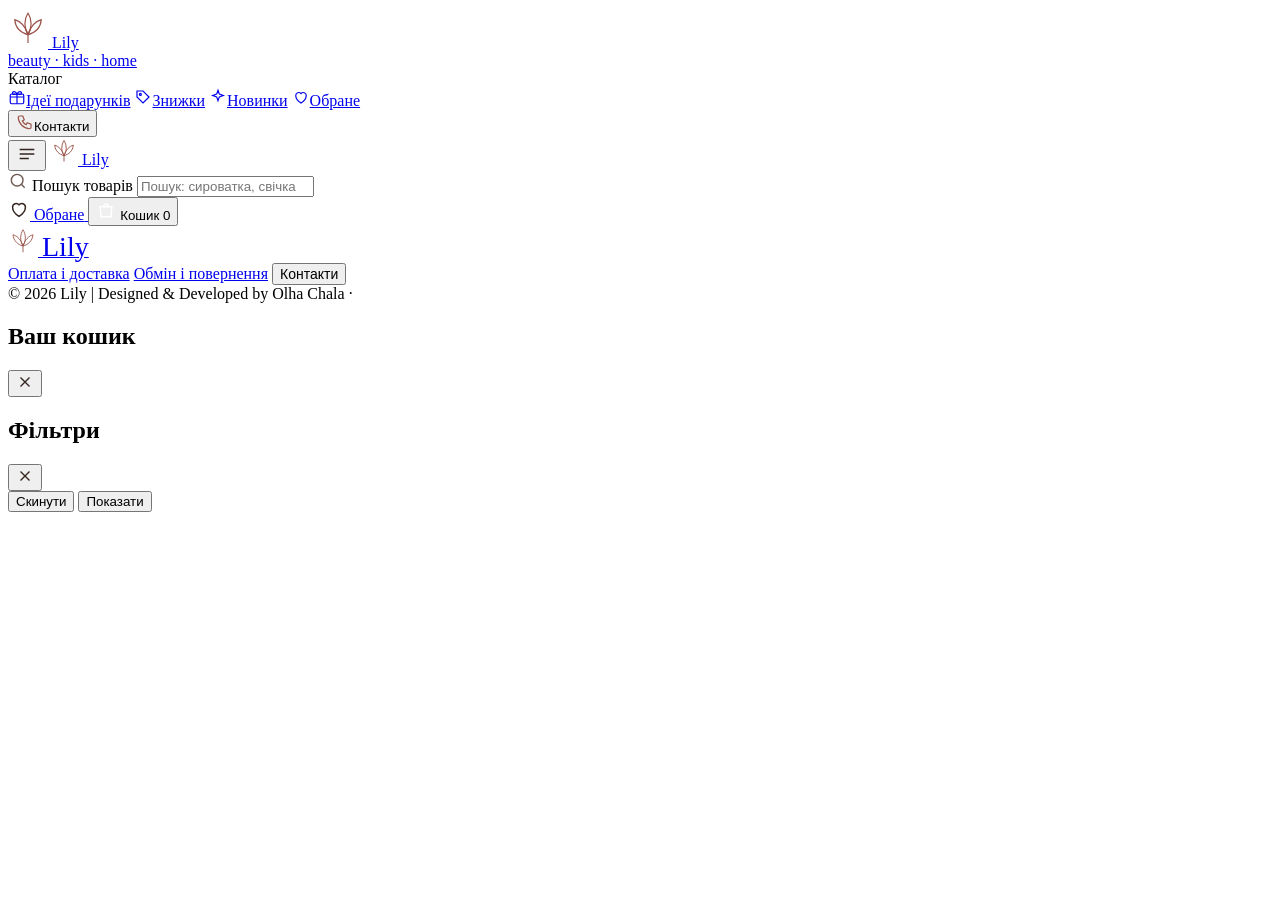
==== index.html @ ede0eca1 "Add files via upload" ====
<!doctype html>
<html lang="uk">
<head>
<meta charset="utf-8">
<meta name="viewport" content="width=device-width, initial-scale=1">
<title>Lily — косметика, іграшки, декор і світло для дому</title>
<meta name="description" content="Lily — доглядова і декоративна косметика, дитячі іграшки, декор та освітлення для дому. Доставка Новою Поштою та Укрпоштою по всій Україні.">
<meta property="og:title" content="Lily — маленькі радості для вас і вашого дому">
<meta property="og:description" content="Косметика, дитячі іграшки, декор і світло для дому. Доставка по Україні.">
<meta property="og:type" content="website">
<meta name="theme-color" content="#F7EFE6">
<link rel="icon" href="assets/favicon.svg" type="image/svg+xml">
<link rel="preconnect" href="https://fonts.googleapis.com">
<link rel="preconnect" href="https://fonts.gstatic.com" crossorigin>
<link rel="stylesheet" href="https://fonts.googleapis.com/css2?family=Cormorant+Garamond:ital,wght@0,500;0,600;1,500;1,600&family=Manrope:wght@400;500;600;700&display=swap">
<link rel="stylesheet" href="assets/style.css">
</head>
<body>
<div class="demo-note" id="demoNote" hidden>Демо-режим: показано приклади товарів. Після підключення Google Таблиці тут будуть ваші товари.</div>
<div class="topstrip" id="announce" hidden></div>

<div class="layout">
  <aside class="sidebar" id="sidebar" aria-label="Меню магазину">
    <div class="sidebar-scroll">
      <a href="#/" class="logo" data-close>
        <svg width="40" height="40" viewBox="0 0 48 48" fill="none" stroke="#9A5249" stroke-width="1.4" stroke-linejoin="round" aria-hidden="true"><path d="M24 6C29 14 29 24 24 32C19 24 19 14 24 6Z"/><path d="M24 32C16 30 9 24 8 14C15 16 21 22 24 32Z"/><path d="M24 32C32 30 39 24 40 14C33 16 27 22 24 32Z"/><path d="M24 32V42"/></svg>
        <span><span class="logo-word">Lily</span><br><span class="logo-tag">beauty · kids · home</span></span>
      </a>
      <nav aria-label="Каталог">
        <div class="nav-label">Каталог</div>
        <div class="catnav" id="catnav"></div>
        <div class="nav-sep"></div>
        <a class="nav-extra accent" href="#/gifts" data-close>
          <svg width="18" height="18" viewBox="0 0 24 24" fill="none" stroke="currentColor" stroke-width="1.6" aria-hidden="true"><rect x="3" y="8" width="18" height="13" rx="2"/><path d="M12 8v13M3 12h18"/><path d="M12 8c-2-4-6-4-6-1s4 1 6 1c2 0 6 2 6-1s-4-3-6 1z"/></svg>Ідеї подарунків</a>
        <a class="nav-extra" href="#/sale" data-close>
          <svg width="18" height="18" viewBox="0 0 24 24" fill="none" stroke="currentColor" stroke-width="1.6" aria-hidden="true"><path d="M20 12l-8 8-8-8V4h8z"/><circle cx="8.5" cy="8.5" r="1.3"/></svg>Знижки</a>
        <a class="nav-extra" href="#/new" data-close>
          <svg width="18" height="18" viewBox="0 0 24 24" fill="none" stroke="currentColor" stroke-width="1.6" aria-hidden="true"><path d="M12 3l1.8 5.2L19 10l-5.2 1.8L12 17l-1.8-5.2L5 10l5.2-1.8z"/></svg>Новинки</a>
        <a class="nav-extra" href="#/fav" data-close>
          <svg width="18" height="18" viewBox="0 0 24 24" fill="none" stroke="currentColor" stroke-width="1.6" aria-hidden="true"><path d="M12 20s-7-4.4-7-10a4 4 0 0 1 7-2.6A4 4 0 0 1 19 10c0 5.6-7 10-7 10z"/></svg>Обране</a>
      </nav>
    </div>
    <div class="contact-card">
      <button type="button" class="contact-btn" data-open-contacts>
        <svg width="18" height="18" viewBox="0 0 24 24" fill="none" stroke="#9A5249" stroke-width="1.6" aria-hidden="true"><path d="M5 4h4l2 5-2.5 1.5a11 11 0 0 0 5 5L15 13l5 2v4a2 2 0 0 1-2 2A16 16 0 0 1 3 6a2 2 0 0 1 2-2z"/></svg>Контакти</button>
      <a class="contact-phone" data-phone></a>
      <span class="contact-name" data-contact-name></span>
      <div class="messengers" data-messengers></div>
    </div>
  </aside>

  <div class="main">
    <header class="topbar">
      <button type="button" class="icon-btn plain burger" id="burger" aria-label="Відкрити меню">
        <svg width="22" height="22" viewBox="0 0 24 24" fill="none" stroke="#33241F" stroke-width="1.7" aria-hidden="true"><path d="M4 7h16M4 12h16M4 17h10"/></svg>
      </button>
      <a href="#/" class="logo logo-mobile" aria-label="Lily — на головну">
        <svg width="28" height="28" viewBox="0 0 48 48" fill="none" stroke="#9A5249" stroke-width="1.6" stroke-linejoin="round" aria-hidden="true"><path d="M24 6C29 14 29 24 24 32C19 24 19 14 24 6Z"/><path d="M24 32C16 30 9 24 8 14C15 16 21 22 24 32Z"/><path d="M24 32C32 30 39 24 40 14C33 16 27 22 24 32Z"/><path d="M24 32V42"/></svg>
        <span class="logo-word">Lily</span>
      </a>
      <form class="search" id="searchForm" role="search">
        <svg width="20" height="20" viewBox="0 0 24 24" fill="none" stroke="#6F5A52" stroke-width="1.7" aria-hidden="true"><circle cx="11" cy="11" r="7"/><path d="M20 20l-4-4"/></svg>
        <label for="q" class="sr-only">Пошук товарів</label>
        <input id="q" type="search" autocomplete="off" placeholder="Пошук: сироватка, свічка, нічник, ведмедик…">
        <button type="button" class="icon-btn plain" id="qClear" aria-label="Очистити пошук" hidden>
          <svg width="16" height="16" viewBox="0 0 24 24" fill="none" stroke="#6F5A52" stroke-width="2" aria-hidden="true"><path d="M6 6l12 12M18 6L6 18"/></svg>
        </button>
      </form>
      <a href="#/fav" class="top-link" aria-label="Обране">
        <svg width="22" height="22" viewBox="0 0 24 24" fill="none" stroke="#33241F" stroke-width="1.6" aria-hidden="true"><path d="M12 20s-7-4.4-7-10a4 4 0 0 1 7-2.6A4 4 0 0 1 19 10c0 5.6-7 10-7 10z"/></svg>
        <span class="lbl">Обране</span> <span class="count" id="favCount" hidden>0</span>
      </a>
      <button type="button" class="btn cart-btn" id="cartBtn" aria-label="Кошик">
        <svg width="20" height="20" viewBox="0 0 24 24" fill="none" stroke="#fff" stroke-width="1.7" aria-hidden="true"><path d="M5 8h14l-1 12H6z"/><path d="M9 8a3 3 0 0 1 6 0"/></svg>
        <span class="lbl">Кошик</span> <span class="count" id="cartCount">0</span>
      </button>
    </header>

    <main id="view" tabindex="-1"><div class="loading"><div class="spinner" role="status" aria-label="Завантаження"></div></div></main>

    <footer class="site-footer">
      <div class="foot-top">
        <a href="#/" class="logo">
          <svg width="30" height="30" viewBox="0 0 48 48" fill="none" stroke="#9A5249" stroke-width="1.4" stroke-linejoin="round" aria-hidden="true"><path d="M24 6C29 14 29 24 24 32C19 24 19 14 24 6Z"/><path d="M24 32C16 30 9 24 8 14C15 16 21 22 24 32Z"/><path d="M24 32C32 30 39 24 40 14C33 16 27 22 24 32Z"/><path d="M24 32V42"/></svg>
          <span class="logo-word" style="font-size:28px">Lily</span>
        </a>
        <nav class="foot-links" aria-label="Інформація">
          <a href="#/info/delivery">Оплата і доставка</a>
          <a href="#/info/returns">Обмін і повернення</a>
          <button type="button" class="contact-btn" style="text-transform:none;letter-spacing:0;font-weight:400;font-size:14px" data-open-contacts>Контакти</button>
          <a href="#" data-instagram hidden>Instagram</a>
        </nav>
      </div>
      <div class="foot-bottom">
        <span>© 2026 Lily | Designed &amp; Developed by Olha Chala</span>
        <span><span data-phone-text></span> · <span data-contact-name></span></span>
      </div>
    </footer>
  </div>
</div>

<button type="button" class="mobile-cart" id="mobileCart" hidden><span id="mobileCartLabel">Кошик</span><span id="mobileCartSum"></span></button>

<div class="overlay" id="overlay"></div>

<aside class="drawer" id="cart" aria-label="Кошик" aria-hidden="true">
  <div class="drawer-head">
    <h2>Ваш кошик</h2>
    <button type="button" class="icon-btn" data-close-drawer aria-label="Закрити кошик">
      <svg width="18" height="18" viewBox="0 0 24 24" fill="none" stroke="#33241F" stroke-width="1.8" aria-hidden="true"><path d="M6 6l12 12M18 6L6 18"/></svg>
    </button>
  </div>
  <div class="drawer-body" id="cartBody"></div>
  <div class="drawer-foot" id="cartFoot"></div>
</aside>

<aside class="drawer" id="filters" aria-label="Фільтри" aria-hidden="true">
  <div class="drawer-head">
    <h2>Фільтри</h2>
    <button type="button" class="icon-btn" data-close-drawer aria-label="Закрити фільтри">
      <svg width="18" height="18" viewBox="0 0 24 24" fill="none" stroke="#33241F" stroke-width="1.8" aria-hidden="true"><path d="M6 6l12 12M18 6L6 18"/></svg>
    </button>
  </div>
  <div class="drawer-body" id="filterBody"></div>
  <div class="drawer-foot" style="flex-direction:row">
    <button type="button" class="btn btn-soft" id="fReset" style="flex:1">Скинути</button>
    <button type="button" class="btn" id="fApply" style="flex:2">Показати</button>
  </div>
</aside>

<div class="modal" id="modal" hidden role="dialog" aria-modal="true" aria-labelledby="modalTitle">
  <div class="modal-box" id="modalBox"></div>
</div>

<div class="toast" id="toast" role="status" aria-live="polite"></div>

<script src="assets/config.js"></script>
<script src="assets/api.js"></script>
<script src="assets/app.js"></script>
</body>
</html>
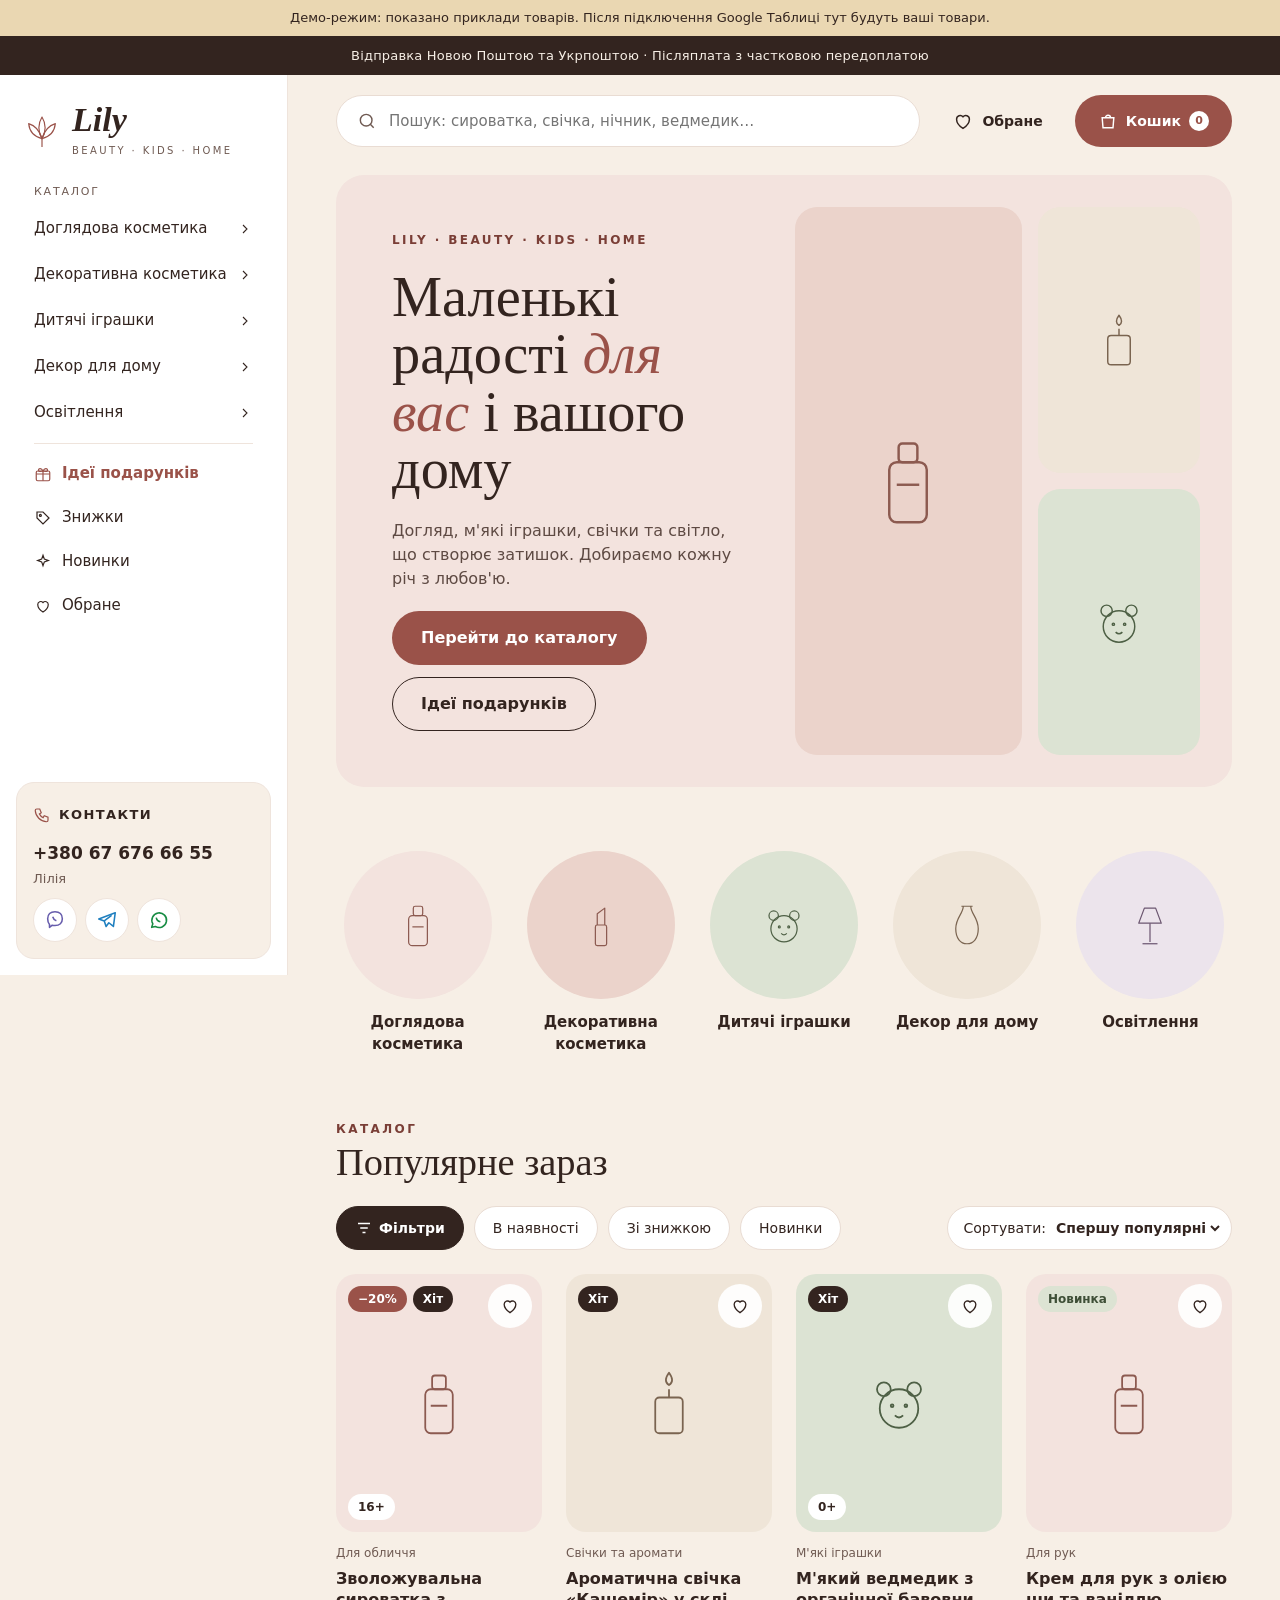
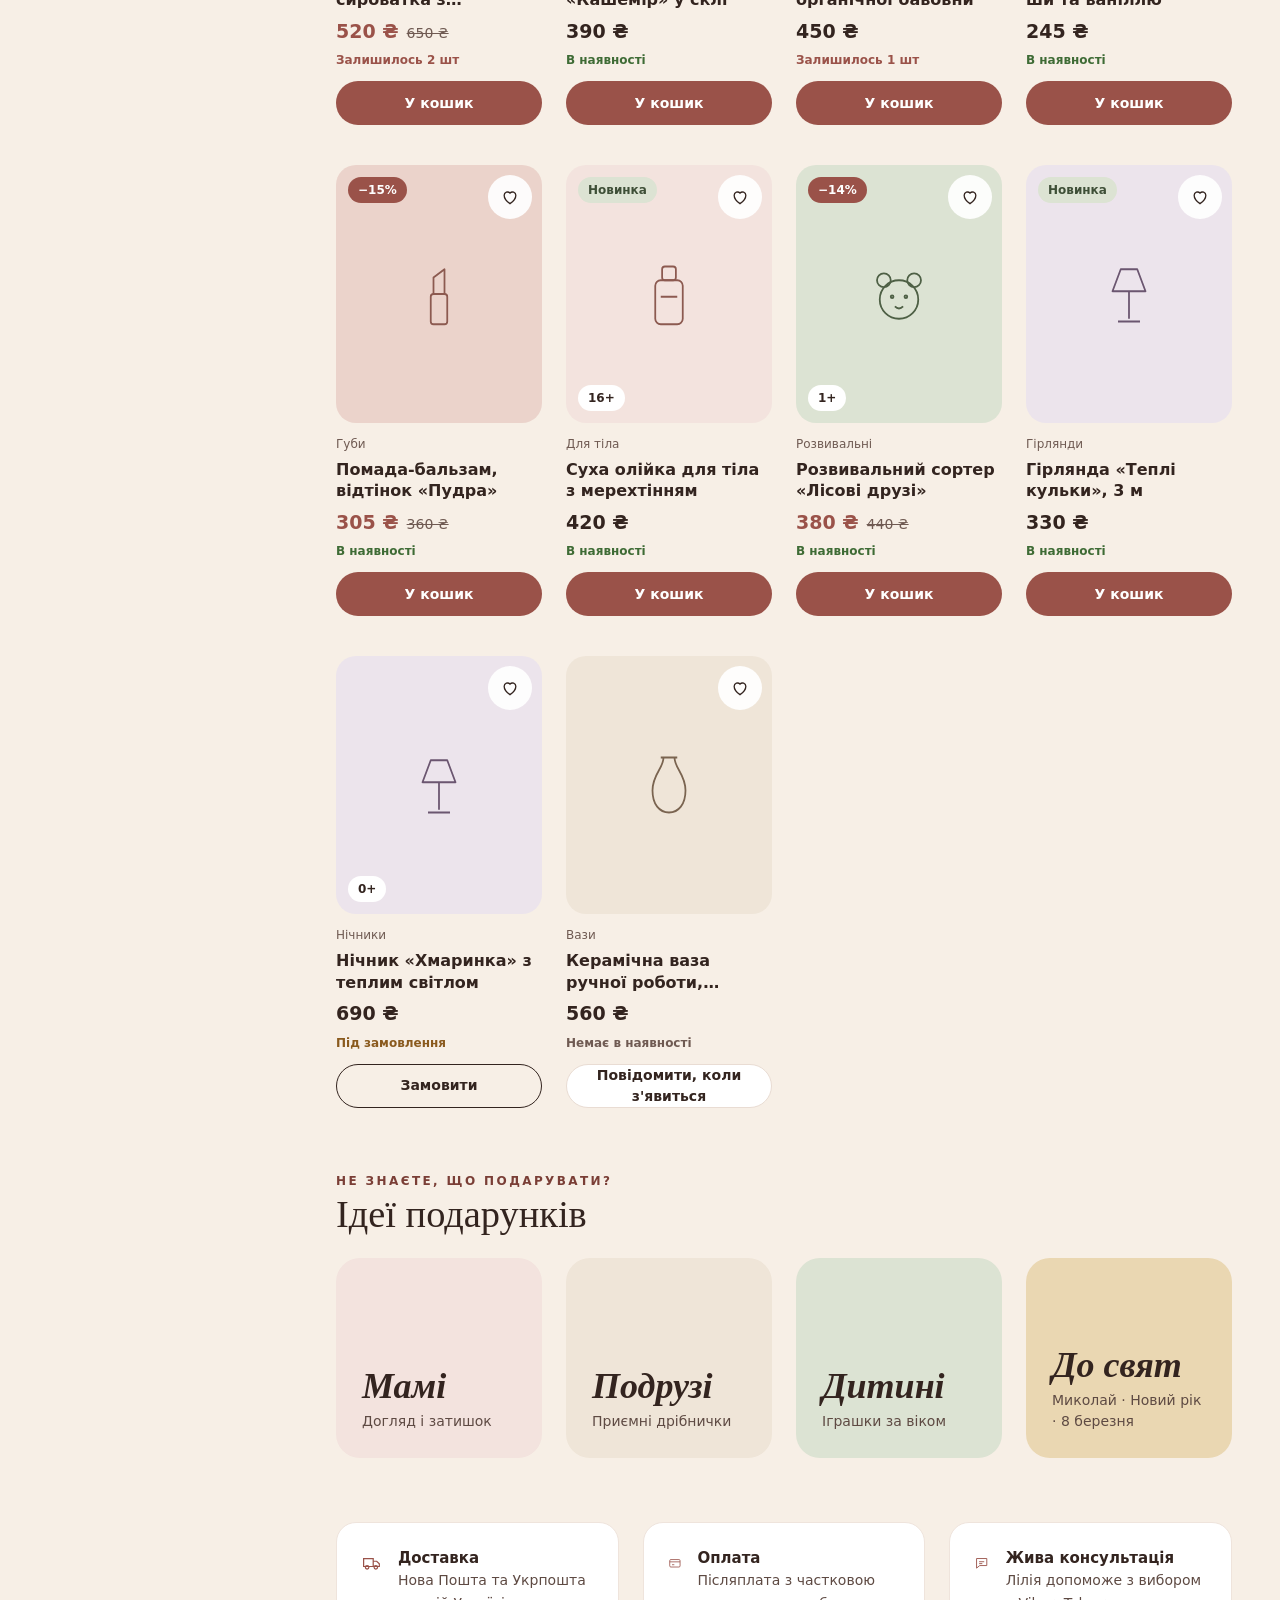
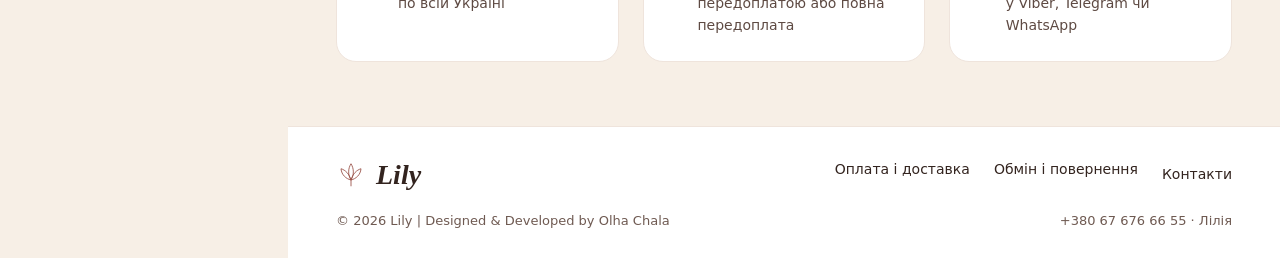
==== commit d81df9a8: "Rename index (4).html to index.html" ====
--- a/index.html
+++ b/index.html
@@ -9,11 +9,11 @@
 <meta property="og:description" content="Косметика, дитячі іграшки, декор і світло для дому. Доставка по Україні.">
 <meta property="og:type" content="website">
 <meta name="theme-color" content="#F7EFE6">
-<link rel="icon" href="assets/favicon.svg" type="image/svg+xml">
+<link rel="icon" href="favicon.svg" type="image/svg+xml">
 <link rel="preconnect" href="https://fonts.googleapis.com">
 <link rel="preconnect" href="https://fonts.gstatic.com" crossorigin>
 <link rel="stylesheet" href="https://fonts.googleapis.com/css2?family=Cormorant+Garamond:ital,wght@0,500;0,600;1,500;1,600&family=Manrope:wght@400;500;600;700&display=swap">
-<link rel="stylesheet" href="assets/style.css">
+<link rel="stylesheet" href="style.css">
 </head>
 <body>
 <div class="demo-note" id="demoNote" hidden>Демо-режим: показано приклади товарів. Після підключення Google Таблиці тут будуть ваші товари.</div>
@@ -134,8 +134,8 @@
 
 <div class="toast" id="toast" role="status" aria-live="polite"></div>
 
-<script src="assets/config.js"></script>
-<script src="assets/api.js"></script>
-<script src="assets/app.js"></script>
+<script src="config.js"></script>
+<script src="api.js"></script>
+<script src="app.js"></script>
 </body>
 </html>
--- a/style.css
+++ b/style.css
@@ -0,0 +1,362 @@
+/* Lily — стилі магазину */
+:root {
+  --bg: #F7EFE6;
+  --surface: #FFFFFF;
+  --powder: #F3E3DE;
+  --powder-2: #EBD3CB;
+  --powder-soft: #F6EAE5;
+  --beige: #EFE5D8;
+  --sage: #DCE3D3;
+  --lilac: #ECE4EC;
+  --champagne: #EAD7B2;
+  --accent: #9A5249;
+  --accent-dark: #7A3E36;
+  --ink: #33241F;
+  --ink-2: #5E4A43;
+  --muted: #6F5A52;
+  --line: #EFE4DC;
+  --line-2: #E9DCD3;
+  --ok: #3E6B35;
+  --ok-bg: #EEF2EA;
+  --warn: #8A5A1E;
+  --serif: 'Cormorant Garamond', Georgia, serif;
+  --sans: 'Manrope', system-ui, -apple-system, 'Segoe UI', sans-serif;
+  --r: 20px;
+  --side: 288px;
+}
+
+* { box-sizing: border-box; }
+html { -webkit-text-size-adjust: 100%; }
+body { margin: 0; background: var(--bg); color: var(--ink); font-family: var(--sans); font-size: 15px; line-height: 1.5; }
+a { color: var(--accent); }
+a:hover { color: var(--accent-dark); }
+img { max-width: 100%; display: block; }
+button, input, select, textarea { font: inherit; color: inherit; }
+button { cursor: pointer; }
+:focus-visible { outline: 2px solid var(--accent); outline-offset: 2px; }
+.sr-only { position: absolute; width: 1px; height: 1px; overflow: hidden; clip: rect(0 0 0 0); white-space: nowrap; }
+.serif { font-family: var(--serif); }
+[hidden] { display: none !important; }
+
+/* Кнопки */
+.btn { display: inline-flex; align-items: center; justify-content: center; gap: 8px; min-height: 44px; padding: 0 22px; border-radius: 999px; border: 1px solid transparent; background: var(--accent); color: #fff; font-weight: 600; font-size: 14px; text-decoration: none; transition: background .15s, transform .1s; }
+.btn:hover { background: var(--accent-dark); color: #fff; }
+.btn:active { transform: scale(.98); }
+.btn[disabled] { opacity: .6; cursor: default; }
+.btn-outline { background: transparent; border-color: var(--ink); color: var(--ink); }
+.btn-outline:hover { background: var(--ink); color: #fff; }
+.btn-soft { background: var(--surface); border-color: var(--line-2); color: var(--ink); }
+.btn-soft:hover { background: var(--powder-soft); color: var(--ink); }
+.btn-lg { min-height: 54px; font-size: 16px; padding: 0 28px; }
+.btn-block { width: 100%; }
+.icon-btn { width: 44px; height: 44px; border-radius: 50%; border: 1px solid var(--line-2); background: var(--surface); display: inline-flex; align-items: center; justify-content: center; padding: 0; flex-shrink: 0; }
+.icon-btn:hover { background: var(--powder-soft); }
+.icon-btn.plain { border-color: transparent; background: transparent; }
+
+/* Верхня смужка */
+.topstrip { background: var(--ink); color: #F7EFE6; font-size: 13px; text-align: center; padding: 10px 16px; letter-spacing: .2px; }
+
+/* Каркас */
+.layout { display: flex; min-height: 100vh; }
+.sidebar { width: var(--side); flex-shrink: 0; background: var(--surface); border-right: 1px solid var(--line); position: sticky; top: 0; height: 100vh; display: flex; flex-direction: column; }
+.sidebar-scroll { flex: 1; overflow-y: auto; padding: 28px 22px 16px; display: flex; flex-direction: column; gap: 24px; }
+.main { flex: 1; min-width: 0; display: flex; flex-direction: column; }
+
+.logo { display: flex; align-items: center; gap: 10px; text-decoration: none; color: var(--ink); }
+.logo:hover { color: var(--ink); }
+.logo-word { font-family: var(--serif); font-style: italic; font-weight: 600; font-size: 34px; line-height: 1; }
+.logo-tag { font-size: 10px; letter-spacing: 2.4px; text-transform: uppercase; color: var(--muted); }
+
+/* Меню категорій */
+.nav-label { font-size: 11px; letter-spacing: 1.8px; text-transform: uppercase; color: var(--muted); padding: 0 12px 6px; }
+.catnav { display: flex; flex-direction: column; gap: 2px; }
+.cat-link { display: flex; align-items: center; justify-content: space-between; gap: 8px; min-height: 44px; padding: 6px 12px; border-radius: 12px; color: var(--ink); text-decoration: none; font-size: 15px; background: none; border: 0; width: 100%; text-align: left; }
+.cat-link:hover { background: var(--powder-soft); color: var(--ink); }
+.cat-link.active { background: var(--powder-soft); font-weight: 700; }
+.cat-link svg { flex-shrink: 0; transition: transform .2s; }
+.cat-link.open svg { transform: rotate(90deg); }
+.subnav { display: flex; flex-direction: column; margin: 2px 0 6px 22px; padding-left: 12px; border-left: 1px solid var(--powder-2); }
+.sub-link { min-height: 38px; display: flex; align-items: center; padding: 0 12px; color: var(--ink); text-decoration: none; font-size: 14px; border-radius: 10px; }
+.sub-link:hover { color: var(--accent); }
+.sub-link.active { color: var(--accent); font-weight: 700; }
+.nav-sep { height: 1px; background: var(--line); margin: 8px 12px; }
+.nav-extra { display: flex; align-items: center; gap: 10px; min-height: 44px; padding: 0 12px; border-radius: 12px; text-decoration: none; color: var(--ink); font-size: 15px; }
+.nav-extra:hover { background: var(--powder-soft); color: var(--ink); }
+.nav-extra.accent { color: var(--accent); font-weight: 600; }
+
+/* Контакти внизу зліва */
+.contact-card { margin: 0 16px 16px; padding: 16px; border-radius: 18px; background: var(--bg); border: 1px solid var(--line); display: flex; flex-direction: column; gap: 10px; }
+.contact-btn { display: inline-flex; align-items: center; gap: 8px; background: none; border: 0; padding: 0; font-weight: 700; font-size: 13px; letter-spacing: 1.4px; text-transform: uppercase; color: var(--ink); min-height: 32px; }
+.contact-phone { font-size: 17px; font-weight: 700; color: var(--ink); text-decoration: none; }
+.contact-name { font-size: 13px; color: var(--muted); margin-top: -8px; }
+.messengers { display: flex; gap: 8px; flex-wrap: wrap; }
+.msg-btn { width: 44px; height: 44px; border-radius: 50%; background: var(--surface); border: 1px solid var(--line); display: inline-flex; align-items: center; justify-content: center; }
+.msg-btn:hover { background: var(--powder-soft); }
+
+/* Шапка */
+.topbar { display: flex; align-items: center; gap: 16px; padding: 20px 48px; position: sticky; top: 0; z-index: 20; background: rgba(247, 239, 230, .92); backdrop-filter: blur(8px); }
+.topbar .burger, .topbar .logo-mobile { display: none; }
+.search { flex: 1; min-width: 0; height: 52px; display: flex; align-items: center; gap: 10px; padding: 0 8px 0 20px; background: var(--surface); border: 1px solid var(--line-2); border-radius: 26px; }
+.search:focus-within { border-color: var(--accent); }
+.search input { flex: 1; min-width: 0; border: 0; outline: none; background: transparent; font-size: 15px; height: 100%; }
+.search input::-webkit-search-cancel-button { display: none; }
+.top-link { display: inline-flex; align-items: center; gap: 8px; min-height: 52px; padding: 0 16px; border-radius: 26px; color: var(--ink); text-decoration: none; font-weight: 600; font-size: 14px; background: none; border: 0; white-space: nowrap; }
+.top-link:hover { background: var(--surface); color: var(--ink); }
+.cart-btn { min-height: 52px; padding: 0 22px; }
+.count { display: inline-flex; min-width: 20px; height: 20px; padding: 0 6px; border-radius: 10px; align-items: center; justify-content: center; background: var(--accent); color: #fff; font-size: 11px; font-weight: 700; }
+.cart-btn .count { background: #fff; color: var(--accent); }
+
+#view { padding: 8px 48px 64px; flex: 1; }
+
+/* Головний банер */
+.hero { display: grid; grid-template-columns: minmax(0, 1.05fr) minmax(0, 1fr); border-radius: 28px; overflow: hidden; background: var(--powder); min-height: 420px; }
+.hero-text { padding: 56px; display: flex; flex-direction: column; justify-content: center; gap: 20px; }
+.eyebrow { font-size: 12px; letter-spacing: 2.4px; text-transform: uppercase; color: var(--accent-dark); font-weight: 600; }
+.hero h1 { margin: 0; font-family: var(--serif); font-weight: 500; font-size: clamp(40px, 4.4vw, 62px); line-height: 1.02; }
+.hero h1 em { color: var(--accent); }
+.hero p { margin: 0; font-size: 16px; color: var(--ink-2); max-width: 440px; }
+.hero-actions { display: flex; gap: 12px; flex-wrap: wrap; }
+.hero-art { display: grid; grid-template-columns: 1.4fr 1fr; grid-template-rows: 1fr 1fr; gap: 16px; padding: 32px 32px 32px 0; }
+.hero-art > div { border-radius: 22px; display: flex; align-items: center; justify-content: center; overflow: hidden; }
+.hero-art > div:first-child { grid-row: span 2; background: var(--powder-2); }
+.hero-art img { width: 100%; height: 100%; object-fit: cover; }
+
+/* Плитки категорій */
+.section { margin-top: 64px; }
+.section-head { display: flex; align-items: flex-end; justify-content: space-between; gap: 16px; margin-bottom: 24px; flex-wrap: wrap; }
+.section-head h2, .page-title { margin: 4px 0 0; font-family: var(--serif); font-weight: 500; font-size: clamp(32px, 3vw, 44px); line-height: 1.05; }
+.cat-tiles { display: grid; grid-template-columns: repeat(5, minmax(0, 1fr)); gap: 20px; }
+.cat-tile { display: flex; flex-direction: column; align-items: center; gap: 12px; text-decoration: none; color: var(--ink); font-weight: 600; text-align: center; }
+.cat-tile:hover { color: var(--accent); }
+.cat-tile .circle { width: 100%; max-width: 148px; aspect-ratio: 1; border-radius: 50%; display: flex; align-items: center; justify-content: center; transition: transform .2s; }
+.cat-tile:hover .circle { transform: translateY(-3px); }
+
+/* Панель фільтрів */
+.toolbar { display: flex; flex-wrap: wrap; gap: 10px; align-items: center; margin-bottom: 24px; }
+.chip { display: inline-flex; align-items: center; gap: 6px; min-height: 44px; padding: 0 18px; border-radius: 22px; border: 1px solid var(--line-2); background: var(--surface); font-size: 14px; color: var(--ink); }
+.chip:hover { border-color: var(--accent); }
+.chip.on { border-color: var(--accent); background: var(--powder-soft); color: var(--accent-dark); font-weight: 600; }
+.chip.dark { background: var(--ink); color: #fff; border-color: var(--ink); font-weight: 600; }
+.sort { display: inline-flex; align-items: center; gap: 6px; min-height: 44px; padding: 0 8px 0 16px; border-radius: 22px; border: 1px solid var(--line-2); background: var(--surface); font-size: 14px; margin-left: auto; }
+.sort select { border: 0; background: transparent; font-weight: 600; min-height: 42px; }
+.result-info { color: var(--muted); font-size: 14px; margin: -8px 0 20px; }
+
+/* Картки товарів */
+.grid { display: grid; grid-template-columns: repeat(4, minmax(0, 1fr)); column-gap: 24px; row-gap: 40px; }
+.card { display: flex; flex-direction: column; gap: 12px; min-width: 0; }
+.card-media { position: relative; aspect-ratio: 4 / 5; border-radius: var(--r); overflow: hidden; display: flex; align-items: center; justify-content: center; text-decoration: none; }
+.card-media img { width: 100%; height: 100%; object-fit: cover; transition: transform .4s; }
+.card:hover .card-media img { transform: scale(1.04); }
+.badges { position: absolute; top: 12px; left: 12px; display: flex; flex-wrap: wrap; gap: 6px; }
+.badge { height: 26px; display: inline-flex; align-items: center; padding: 0 10px; border-radius: 13px; font-size: 12px; font-weight: 700; background: var(--ink); color: #fff; }
+.badge.sale { background: var(--accent); }
+.badge.new { background: var(--sage); color: #3E4F37; }
+.badge.age { position: absolute; left: 12px; bottom: 12px; background: #fff; color: var(--ink); font-weight: 600; }
+.fav-btn { position: absolute; top: 10px; right: 10px; width: 44px; height: 44px; border-radius: 50%; border: 0; background: rgba(255, 255, 255, .92); display: flex; align-items: center; justify-content: center; }
+.fav-btn.on svg, .fav-inline.on svg { fill: var(--accent); stroke: var(--accent); }
+.fav-inline { width: 54px; height: 54px; }
+.card-cat { font-size: 12px; color: var(--muted); }
+.card-name { font-size: 16px; font-weight: 600; line-height: 1.35; color: var(--ink); text-decoration: none; display: -webkit-box; -webkit-line-clamp: 2; -webkit-box-orient: vertical; overflow: hidden; }
+.card-name:hover { color: var(--accent); }
+.price-row { display: flex; align-items: baseline; gap: 8px; flex-wrap: wrap; }
+.price { font-size: 19px; font-weight: 700; }
+.price.sale { color: var(--accent); }
+.old { font-size: 14px; color: var(--muted); }
+.stock { font-size: 12px; font-weight: 600; }
+.stock.ok { color: var(--ok); }
+.stock.low { color: var(--accent); }
+.stock.order { color: var(--warn); }
+.stock.none { color: var(--muted); }
+.card-info { display: flex; flex-direction: column; gap: 6px; flex: 1; }
+.card .btn { width: 100%; }
+
+.empty { text-align: center; padding: 64px 16px; color: var(--ink-2); }
+.empty h3 { font-family: var(--serif); font-weight: 500; font-size: 32px; margin: 0 0 8px; color: var(--ink); }
+
+/* Подарунки */
+.gift-tiles { display: grid; grid-template-columns: repeat(4, minmax(0, 1fr)); gap: 24px; }
+.gift-tile { min-height: 200px; padding: 26px; border-radius: 24px; display: flex; flex-direction: column; justify-content: flex-end; gap: 4px; text-decoration: none; color: var(--ink); transition: transform .2s; }
+.gift-tile:hover { transform: translateY(-3px); color: var(--ink); }
+.gift-tile b { font-family: var(--serif); font-style: italic; font-size: 36px; font-weight: 600; line-height: 1.1; }
+.gift-tile span { font-size: 14px; color: var(--ink-2); }
+
+.trust { display: grid; grid-template-columns: repeat(3, minmax(0, 1fr)); gap: 24px; }
+.trust > div { display: flex; gap: 16px; align-items: flex-start; padding: 24px; border-radius: var(--r); background: var(--surface); border: 1px solid var(--line); }
+.trust b { display: block; font-size: 15px; }
+.trust span { font-size: 14px; color: var(--ink-2); }
+
+/* Сторінка товару */
+.crumbs { display: flex; flex-wrap: wrap; gap: 8px; font-size: 13px; color: var(--muted); margin-bottom: 24px; }
+.crumbs a { color: var(--muted); text-decoration: none; }
+.crumbs a:hover { color: var(--accent); }
+.product { display: grid; grid-template-columns: minmax(0, 1.1fr) minmax(0, 1fr); gap: 48px; align-items: start; }
+.gallery { display: grid; grid-template-columns: 88px minmax(0, 1fr); gap: 16px; }
+.gallery.single { grid-template-columns: minmax(0, 1fr); }
+.thumbs { display: flex; flex-direction: column; gap: 12px; }
+.thumb { width: 88px; height: 106px; border-radius: 14px; border: 1px solid var(--line); overflow: hidden; padding: 0; background: var(--surface); display: flex; align-items: center; justify-content: center; }
+.thumb.on { border: 2px solid var(--accent); }
+.thumb img { width: 100%; height: 100%; object-fit: cover; }
+.main-photo { position: relative; aspect-ratio: 4 / 5; border-radius: 24px; overflow: hidden; display: flex; align-items: center; justify-content: center; }
+.main-photo img { width: 100%; height: 100%; object-fit: cover; }
+.pinfo { display: flex; flex-direction: column; gap: 20px; }
+.pinfo .meta { font-size: 13px; letter-spacing: 1.6px; text-transform: uppercase; color: var(--muted); }
+.pinfo h1 { margin: 0; font-family: var(--serif); font-weight: 500; font-size: clamp(30px, 3vw, 42px); line-height: 1.1; }
+.pinfo .price { font-size: 32px; }
+.save { font-size: 13px; font-weight: 600; color: var(--accent-dark); }
+.avail { display: flex; align-items: center; gap: 10px; padding: 14px 16px; border-radius: 14px; background: var(--ok-bg); font-weight: 600; font-size: 14px; color: #2F5228; }
+.avail .dot { width: 10px; height: 10px; border-radius: 50%; background: var(--ok); }
+.avail.order { background: #F7EEDF; color: var(--warn); }
+.avail.order .dot { background: var(--warn); }
+.avail.none { background: #F0ECE9; color: var(--muted); }
+.avail.none .dot { background: var(--muted); }
+.avail .left { margin-left: auto; color: var(--accent); }
+.specs { display: grid; grid-template-columns: repeat(2, minmax(0, 1fr)); gap: 1px; border-radius: 16px; overflow: hidden; background: var(--line); border: 1px solid var(--line); }
+.specs > div { background: var(--surface); padding: 12px 16px; display: flex; flex-direction: column; }
+.specs span { font-size: 12px; color: var(--muted); }
+.specs b { font-size: 14px; }
+.buy-row { display: flex; gap: 12px; align-items: center; }
+.qty { display: inline-flex; align-items: center; height: 54px; border: 1px solid var(--line-2); border-radius: 27px; background: var(--surface); flex-shrink: 0; }
+.qty button { width: 48px; height: 52px; border: 0; background: none; font-size: 20px; }
+.qty span { min-width: 26px; text-align: center; font-weight: 700; }
+.qty.sm { height: 40px; }
+.qty.sm button { width: 34px; height: 38px; font-size: 16px; }
+.info-box { display: flex; flex-direction: column; gap: 14px; padding: 20px; border-radius: 18px; background: var(--surface); border: 1px solid var(--line); }
+.info-box > div { display: flex; gap: 12px; align-items: flex-start; }
+.info-box b { display: block; font-size: 14px; }
+.info-box span { font-size: 13px; color: var(--muted); }
+.desc { white-space: pre-line; font-size: 16px; line-height: 1.7; color: #4A3830; max-width: 760px; }
+.desc-title { font-family: var(--serif); font-weight: 500; font-size: 30px; margin: 56px 0 12px; padding-bottom: 12px; border-bottom: 1px solid var(--line); }
+
+/* Висувні панелі */
+.overlay { position: fixed; inset: 0; background: rgba(51, 36, 31, .42); z-index: 40; opacity: 0; pointer-events: none; transition: opacity .2s; }
+.overlay.on { opacity: 1; pointer-events: auto; }
+.drawer { position: fixed; top: 0; right: 0; bottom: 0; width: min(520px, 100%); background: var(--surface); z-index: 50; transform: translateX(100%); transition: transform .25s ease; display: flex; flex-direction: column; }
+.drawer.on { transform: none; }
+.drawer.left { right: auto; left: 0; transform: translateX(-100%); width: min(320px, 88%); }
+.drawer.left.on { transform: none; }
+.drawer-head { display: flex; align-items: center; justify-content: space-between; padding: 24px 28px 12px; }
+.drawer-head h2 { margin: 0; font-family: var(--serif); font-weight: 500; font-size: 34px; }
+.drawer-body { flex: 1; overflow-y: auto; padding: 8px 28px 24px; display: flex; flex-direction: column; gap: 18px; }
+.drawer-foot { padding: 16px 28px 24px; border-top: 1px solid var(--line); display: flex; flex-direction: column; gap: 12px; }
+
+.ship-bar { padding: 14px 16px; border-radius: 14px; background: var(--powder-soft); font-size: 13px; color: var(--ink-2); display: flex; flex-direction: column; gap: 8px; }
+.ship-bar .track { height: 6px; border-radius: 3px; background: var(--powder-2); overflow: hidden; }
+.ship-bar .fill { height: 100%; background: var(--accent); border-radius: 3px; }
+.line-item { display: grid; grid-template-columns: 72px minmax(0, 1fr) auto; gap: 14px; align-items: center; }
+.line-item .thumbimg { width: 72px; height: 86px; border-radius: 14px; overflow: hidden; display: flex; align-items: center; justify-content: center; }
+.line-item .thumbimg img { width: 100%; height: 100%; object-fit: cover; }
+.line-item .nm { font-size: 14px; font-weight: 600; line-height: 1.35; color: var(--ink); text-decoration: none; }
+.line-item .rm { background: none; border: 0; color: var(--muted); font-size: 12px; padding: 4px 0; text-decoration: underline; min-height: 28px; }
+.line-right { display: flex; flex-direction: column; align-items: flex-end; gap: 6px; }
+.total-row { display: flex; justify-content: space-between; align-items: baseline; }
+.total-row b { font-size: 26px; }
+
+.field { display: flex; flex-direction: column; gap: 6px; font-size: 13px; font-weight: 600; }
+.field .hint { font-weight: 400; color: var(--muted); }
+.field .req { color: var(--accent); }
+.input { height: 50px; padding: 0 16px; border-radius: 14px; border: 1px solid var(--line-2); background: var(--surface); font-size: 16px; font-weight: 400; width: 100%; }
+textarea.input { height: auto; min-height: 110px; padding: 12px 16px; resize: vertical; }
+.input:focus { border-color: var(--accent); outline: none; }
+.input.bad { border-color: #B3261E; }
+.err { color: #B3261E; font-size: 13px; font-weight: 600; }
+.choices { display: grid; grid-template-columns: repeat(2, minmax(0, 1fr)); gap: 10px; }
+.choice { position: relative; display: flex; align-items: center; gap: 10px; min-height: 50px; padding: 8px 14px; border-radius: 14px; border: 1px solid var(--line-2); font-size: 14px; font-weight: 500; cursor: pointer; }
+.choice:has(input:checked) { border: 1.5px solid var(--accent); background: var(--powder-soft); font-weight: 600; }
+.choice input { accent-color: var(--accent); width: 18px; height: 18px; margin: 0; }
+fieldset { border: 0; margin: 0; padding: 0; display: flex; flex-direction: column; gap: 8px; }
+legend { font-size: 13px; font-weight: 600; padding: 0 0 8px; }
+
+/* Фільтри */
+.fgroup { display: flex; flex-direction: column; gap: 10px; padding-bottom: 18px; border-bottom: 1px solid var(--line); }
+.fgroup h3 { margin: 0; font-size: 14px; font-weight: 700; }
+.fopts { display: flex; flex-wrap: wrap; gap: 8px; }
+.fopts .chip { min-height: 40px; padding: 0 14px; font-size: 13px; }
+.price-inputs { display: flex; gap: 10px; align-items: center; }
+.price-inputs .input { height: 44px; }
+
+/* Модальні вікна */
+.modal { position: fixed; inset: 0; z-index: 60; display: flex; align-items: center; justify-content: center; padding: 16px; }
+.modal-box { position: relative; width: min(520px, 100%); max-height: calc(100vh - 32px); overflow-y: auto; background: var(--surface); border-radius: 28px; padding: 44px 36px 36px; text-align: center; display: flex; flex-direction: column; align-items: center; gap: 16px; }
+.modal-box h2 { margin: 0; font-family: var(--serif); font-weight: 500; font-size: 40px; line-height: 1.05; }
+.modal-box p { margin: 0; font-size: 16px; color: var(--ink-2); }
+.modal-close { position: absolute; top: 14px; right: 14px; }
+.modal-mark { width: 92px; height: 92px; border-radius: 50%; background: var(--powder); display: flex; align-items: center; justify-content: center; }
+.modal-box form { width: 100%; text-align: left; display: flex; flex-direction: column; gap: 14px; }
+.contact-list { width: 100%; display: flex; flex-direction: column; gap: 10px; }
+.contact-list a { display: flex; align-items: center; gap: 14px; min-height: 56px; padding: 0 18px; border-radius: 16px; border: 1px solid var(--line); color: var(--ink); text-decoration: none; font-weight: 600; text-align: left; }
+.contact-list a:hover { background: var(--powder-soft); }
+
+.toast { position: fixed; left: 50%; bottom: 24px; transform: translate(-50%, 20px); background: var(--ink); color: #fff; padding: 14px 22px; border-radius: 18px; font-size: 14px; font-weight: 600; z-index: 70; opacity: 0; pointer-events: none; transition: all .25s; max-width: calc(100% - 32px); text-align: center; }
+.toast.on { opacity: 1; transform: translate(-50%, 0); }
+
+.mobile-cart { display: none; }
+
+footer.site-footer { background: var(--surface); border-top: 1px solid var(--line); padding: 32px 48px 28px; display: flex; flex-direction: column; gap: 20px; }
+.foot-top { display: flex; justify-content: space-between; align-items: center; gap: 20px; flex-wrap: wrap; }
+.foot-links { display: flex; gap: 24px; flex-wrap: wrap; font-size: 14px; }
+.foot-links a { color: var(--ink); text-decoration: none; }
+.foot-links a:hover { color: var(--accent); }
+.foot-bottom { display: flex; justify-content: space-between; gap: 12px; flex-wrap: wrap; font-size: 13px; color: var(--muted); }
+
+.loading { display: flex; justify-content: center; padding: 80px 0; }
+.spinner { width: 36px; height: 36px; border-radius: 50%; border: 3px solid var(--powder-2); border-top-color: var(--accent); animation: spin .8s linear infinite; }
+@keyframes spin { to { transform: rotate(360deg); } }
+.skeleton { background: linear-gradient(90deg, var(--beige), #F4EDE4, var(--beige)); background-size: 200% 100%; animation: sk 1.2s infinite; border-radius: var(--r); }
+@keyframes sk { to { background-position: -200% 0; } }
+
+.demo-note { background: var(--champagne); color: var(--ink); font-size: 13px; text-align: center; padding: 8px 16px; }
+
+/* Адаптивність */
+@media (max-width: 1200px) {
+  .grid { grid-template-columns: repeat(3, minmax(0, 1fr)); }
+  .gift-tiles { grid-template-columns: repeat(2, minmax(0, 1fr)); }
+  .hero-art { display: none; }
+  .hero { grid-template-columns: 1fr; }
+}
+@media (max-width: 960px) {
+  .sidebar { position: fixed; left: 0; top: 0; z-index: 50; transform: translateX(-100%); transition: transform .25s; width: min(320px, 88%); box-shadow: 0 0 40px rgba(0,0,0,.12); }
+  .sidebar.on { transform: none; }
+  .topbar { padding: 10px 16px; gap: 6px; flex-wrap: wrap; }
+  .topbar .burger { display: inline-flex; }
+  .topbar .logo-mobile { display: flex; margin-right: auto; }
+  .topbar .logo-mobile .logo-word { font-size: 28px; }
+  .topbar .search { order: 5; flex-basis: 100%; height: 48px; }
+  .top-link .lbl { display: none; }
+  .top-link { padding: 0 10px; min-height: 44px; }
+  .cart-btn { min-height: 44px; padding: 0 14px; }
+  .cart-btn .lbl { display: none; }
+  #view { padding: 8px 16px 110px; }
+  .hero-text { padding: 32px 24px; }
+  .product { grid-template-columns: 1fr; gap: 28px; }
+  .cat-tiles { grid-template-columns: repeat(5, 116px); overflow-x: auto; padding-bottom: 6px; scroll-snap-type: x mandatory; }
+  .cat-tile { scroll-snap-align: start; font-size: 13px; }
+  .trust { grid-template-columns: 1fr; }
+  .section { margin-top: 44px; }
+  .mobile-cart { display: flex; position: fixed; left: 16px; right: 16px; bottom: 16px; z-index: 30; height: 56px; padding: 0 22px; border-radius: 28px; background: var(--accent); color: #fff; justify-content: space-between; align-items: center; font-weight: 700; text-decoration: none; border: 0; box-shadow: 0 10px 30px rgba(122, 62, 54, .3); }
+  .mobile-cart:hover { color: #fff; }
+  footer.site-footer { padding: 28px 16px 96px; }
+  .drawer-head, .drawer-body, .drawer-foot { padding-left: 20px; padding-right: 20px; }
+}
+@media (max-width: 640px) {
+  .grid { grid-template-columns: repeat(2, minmax(0, 1fr)); column-gap: 12px; row-gap: 28px; }
+  .card { gap: 8px; }
+  .card-name { font-size: 14px; }
+  .price { font-size: 16px; }
+  .card .btn { min-height: 44px; font-size: 13px; padding: 0 10px; }
+  .fav-btn { width: 40px; height: 40px; top: 6px; right: 6px; }
+  .badges { top: 8px; left: 8px; }
+  .gift-tiles { gap: 12px; }
+  .gift-tile { min-height: 150px; padding: 18px; }
+  .gift-tile b { font-size: 28px; }
+  .gallery { grid-template-columns: 1fr; }
+  .thumbs { flex-direction: row; order: 2; overflow-x: auto; }
+  .thumb { width: 72px; height: 86px; flex-shrink: 0; }
+  .specs { grid-template-columns: 1fr 1fr; }
+  .sort { margin-left: 0; }
+  .choices { grid-template-columns: 1fr; }
+  .buy-row { gap: 8px; }
+  .buy-row .btn { padding: 0 12px; font-size: 15px; }
+  .modal-box { padding: 40px 22px 26px; }
+  .modal-box h2 { font-size: 32px; }
+}
+@media (prefers-reduced-motion: reduce) { * { transition: none !important; animation: none !important; } }
